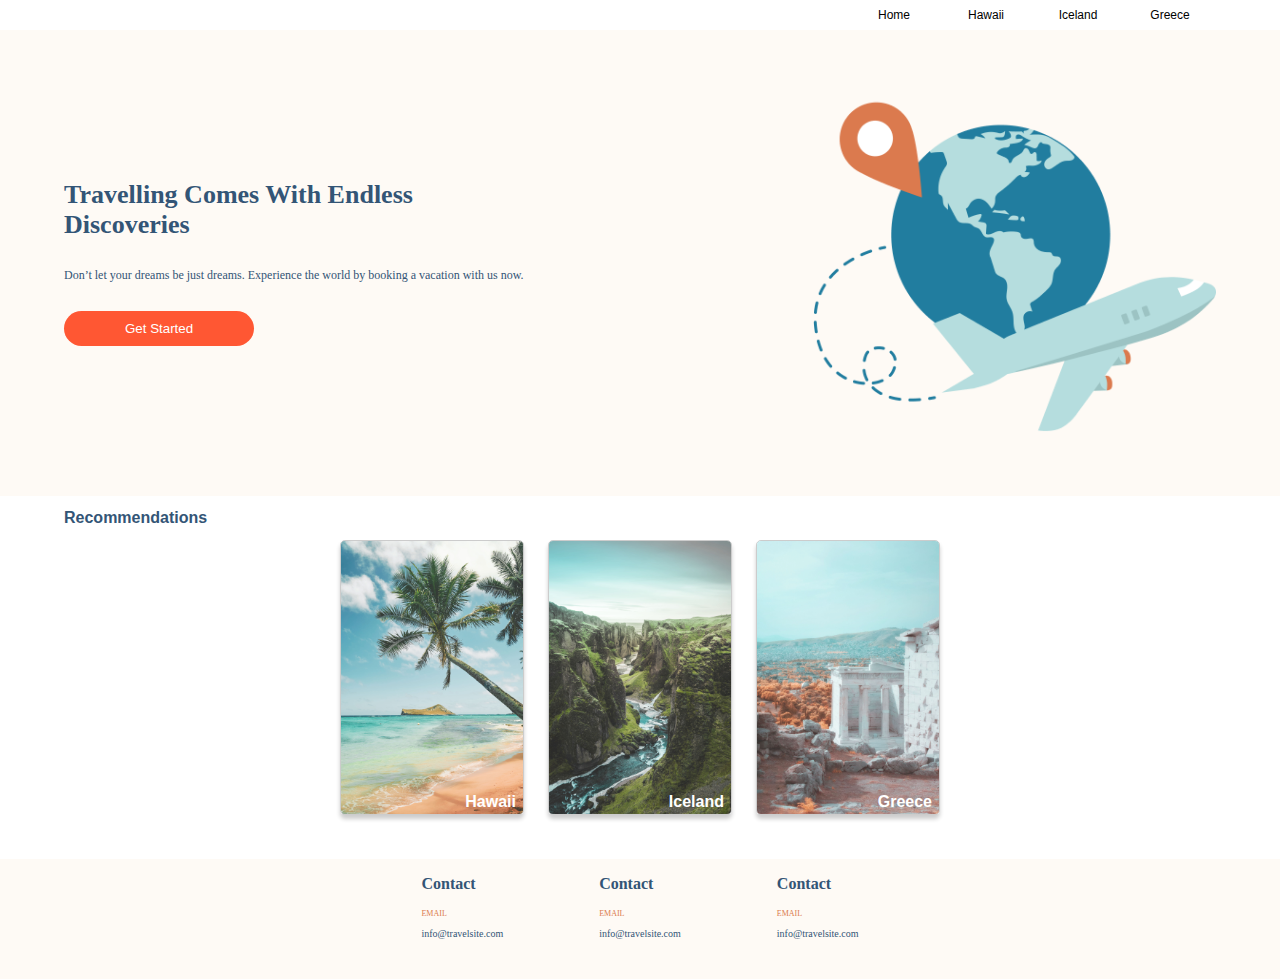
==== index.html @ b461f92b "dwightwu" ====
<!DOCTYPE html>
<html lang="en">

<head>
    <meta charset="UTF-8">
    <meta http-equiv="X-UA-Compatible" content="IE=edge">
    <meta name="viewport" content="width=device-width, initial-scale=1.0">
    <link rel="preconnect" href="https://fonts.googleapis.com">
    <link rel="preconnect" href="https://fonts.gstatic.com" crossorigin>
    <link href="https://fonts.googleapis.com/css2?family=Chivo:wght@400;700&family=Overpass:wght@400;700&display=swap"
        rel="stylesheet">
    <link rel="stylesheet" href="../CSS/main.css">
    <link rel="stylesheet" href="../CSS/global.css">
    <title>Travel Site</title>


</head>

<body>
    <div class="nav">
        <ul class="nav__pages-list">
            <li class="nav__pages-list-item">
                <a class="nav__pages-link" href="https://www.google.com">Home</a>
            </li>
            <li class="nav__pages-list-item">
                <a class="nav__pages-link" href="/">Hawaii</a>
            </li>
            <li class="nav__pages-list-item">
                <a class="nav__pages-link" href="/">Iceland</a>
            </li>
            <li class="nav__pages-list-item">
                <a class="nav__pages-link" href="/">Greece</a>
            </li>


    </div>


    <header class="header">
        <div class="header__container">
            <p class="header__copy">
                Travelling Comes With Endless Discoveries</p>
            <p class="header__copy_sub">
                Don’t let your dreams be just dreams. Experience the world by booking a vacation with us now.</p>
            <button class="main_button">Get Started</button>
        </div>
        <img src="../Assets/hero.png" />
        </div>

    </header>

    <main class="main-section">

        <h2 class="section-heading">Recommendations</h2>

        <div class="site-cards-group">
            <div class="site-card">
                <img class="card-image" src="../Assets/hawaii.jpg" />
                <div class="card-title">Hawaii</div>
            </div>

            <div class="site-card">
                <img class="card-image" src="../Assets/iceland.jpg" />
                <div class="card-title">Iceland</div>
            </div>

            <div class="site-card">
                <img class="card-image" src="../Assets/greece.jpg" />
                <div class="card-title">Greece</div>
            </div>
        </div>

    </main>

    <footer>
        <nav class="nav-footer">
            <div class="footer-column">
                <p class="footer-title">Contact</p>
                <p class="footer-content">EMAIL</p>
                <P class="footer-end">info@travelsite.com</P>
            </div>

            <div class="footer-column">
                <p class="footer-title">Contact</p>
                <p class="footer-content">EMAIL</p>
                <P class="footer-end">info@travelsite.com</P>
            </div>

            <div class="footer-column">
                <p class="footer-title">Contact</p>
                <p class="footer-content">EMAIL</p>
                <P class="footer-end">info@travelsite.com</P>
            </div>
        </nav>
    </footer>
</body>

</html>
---- CSS/main.css ----
html,
body {
  font-family: "Overpass", Arial, Helvetica, sans-serif;
  margin: 0;
  padding: 0;
}

p {
  font-family: "Overpass", Arial, Helvetica, sans-serif;
  font-size: 26px;
}


.nav__pages-list,
.nav__sections-list {
  list-style: none;
  padding-left: 0;
  margin: 0;
  display: flex;
}

.nav__pages-list-item,
.nav__sections-list-item {
  width: 92px;
  text-align: center;
}

.nav__pages-link,
.nav__sections-link {
  text-decoration: none;
  color: #000000;
  display: flex;
  justify-content: center;
  align-items: center;
  height: 100%;
}

.nav__logo-img {
  padding: 15px;
}




.pricing {
  padding: 0 5%;
  background: #E7E6E5;
  padding-top: 5%;
  padding-bottom: 5%;
}

.pricing__container {
  padding: 0 5%;
}

.pricing__title {
  font-family: "Chivo", Arial, Helvetica, sans-serif;
  font-size: 32px;
  margin: 0 0 30px;
}

.pricing__cards {
  display: flex;
  justify-content: space-between;
}

.pricing__card {
  background: #FFFFFF;
  padding: 30px;
  width: 25%;
}

.pricing__card-title {
  margin: 0;
  font-family: "Overpass", Arial, Helvetica, sans-serif;
  font-weight: normal;
  font-size: 19px;
}

.pricing__card-price {
  font-family: "Chivo", Arial, Helvetica, sans-serif;
  font-size: 62px;
  margin: 0;
}

.pricing__card-bottom {
  font-size: 19px;
}

.pricing__card-bottom p,
.pricing__card-bottom ol,
.pricing__card-bottom ul li {
  font-size: 19px;
}


.nav-footer__list {
  list-style: none;
  padding-left: 0;
  margin: 0;
  display: flex;
  justify-content: space-between;
  align-items: stretch;
  height: 100%;
}

.nav-footer__list-item {
  align-self: center;
}

.nav-footer__link {
  text-decoration: none;
  color: #000000;
}

.nav-footer__link:active,
.nav-footer__link:hover,
.nav-footer__link:focus {
  text-decoration: none;
  color: #000000;
}

.nav-footer__logo {
  padding: 15px;
}

/*# sourceMappingURL=styles.css.map */
---- CSS/global.css ----
html,
body {
  font: verdana;
  margin: 0;
  padding: 0;
}

:root {
  --light-blue: #335576;
}

p {
  font-family: verdana;
  font-size: 26px;
}

* {
  box-sizing: border-box;
  font-family: Verdana, Geneva, Tahoma, sans-serif;
}



.nav {
  font: Verdana;
  font-size: 12px;
  font-weight: normal;
  padding: 0 5%;
  display: flex;
  justify-content: flex-end;
  align-items: stretch;
  height: 100%;
  padding-top: 8px;
  padding-bottom: 8px;
}

.nav__pages-list,
.nav__sections-list {
  list-style: none;
  padding-left: 0;
  margin: 0;
  display: flex;
  justify-content: flex-end;
}

.nav__pages-list-item,
.nav__sections-list-item {
  width: 92px;
  text-align: center;
}

.nav__pages-link,
.nav__sections-link {
  text-decoration: none;
  color: #000000;
  display: flex;
  justify-content: center;
  align-items: center;
  height: 100%;

}

.nav__pages-link:active,
.nav__pages-link:hover,
.nav__pages-link:focus,
.nav__sections-link:active,
.nav__sections-link:hover,
.nav__sections-link:focus {
  text-decoration: underline;
  text-decoration-color: #DB7A4E;
  text-underline-offset: 5px;
  text-decoration-thickness: 2px;
}

.nav__logo-img {
  padding: 15px;
}

.header {
  padding: 64px;
  display: flex;
  gap: 16px;
  background-color: #fefaf5;
  justify-content: space-between;
  width: 100%
}

.header__container {
  display: flex;
  flex-direction: column;
  width: 50%;
  justify-content: center;
  gap: 1rem;
}


.header__copy {
  margin: 0;
  width: 80%;
  font-weight: bold;
  color: #335576;
}

.header__copy_sub {
  font-size: 12px;
  color: #335576
}

.header__tagline {
  margin: 0;
}

.main_button {
  padding: 10px 20px;
  background-color: #FF5733;
  color: white;
  border: none;
  border-radius: 20px;
  cursor: pointer;
  width: 33%;
}

.header img {
  width: 35%;
  object-fit: contain;
}

.main-section {
  width: 100%;
  height: auto;
  padding: 0 64px 40px;
}

.section-heading {
  color: var(--light-blue);
  font-size: 16px;

}

.site-cards-group {
  width: 100%;
  height: 90%;
  display: flex;
  justify-content: center;
  gap: 24px;
}

.site-card {
  width: 184px;
  position: relative;
  height: fit-content;
}

.card-title {
  position: absolute;
  bottom: 8px;
  right: 8px;
  color: white;
  font-weight: 600;
}

.card-image {
  width: 100%;
  border-radius: 5px;
  border: 1px solid rgba(0, 0, 0, 0.2);
  box-shadow: 0 4px 4px rgba(0, 0, 0, 0.2);
}

.nav-footer {
  width: 100%;
  display: flex;
  justify-content: center;
  gap: 96px;
  height: 120px;
  background-color: #Fefaf5;
}

.footer-title {
  color: var(--light-blue);
  font-size: 16px;
  font-weight: 600;
}

.footer-content {
  font-size: 8px;
  color: #DB7A4E
}

.footer-end {
  font-size: 10px;
  color: var(--light-blue)
}

.pricing {
  padding: 0 5%;
  background: #E7E6E5;
  padding-top: 5%;
  padding-bottom: 5%;
}

.pricing__container {
  padding: 0 5%;
}

.pricing__title {
  font-family: "Chivo", Arial, Helvetica, sans-serif;
  font-size: 32px;
  margin: 0 0 30px;
}

.pricing__cards {
  display: flex;
  justify-content: space-between;
}

.pricing__card {
  background: #FFFFFF;
  padding: 30px;
  width: 25%;
}

.pricing__card-title {
  margin: 0;
  font-family: "Overpass", Arial, Helvetica, sans-serif;
  font-weight: normal;
  font-size: 19px;
}

.pricing__card-price {
  font-family: "Chivo", Arial, Helvetica, sans-serif;
  font-size: 62px;
  margin: 0;
}

.pricing__card-bottom {
  font-size: 19px;
}

.pricing__card-bottom p,
.pricing__card-bottom ol,
.pricing__card-bottom ul li {
  font-size: 19px;
}



.nav-footer__link {
  text-decoration: none;
  color: #000000;
}

.nav-footer__link:active,
.nav-footer__link:hover,
.nav-footer__link:focus {
  text-decoration: none;
  color: #000000;
}

.nav-footer__logo {
  padding: 15px;
}

/*# sourceMappingURL=styles.css.map */
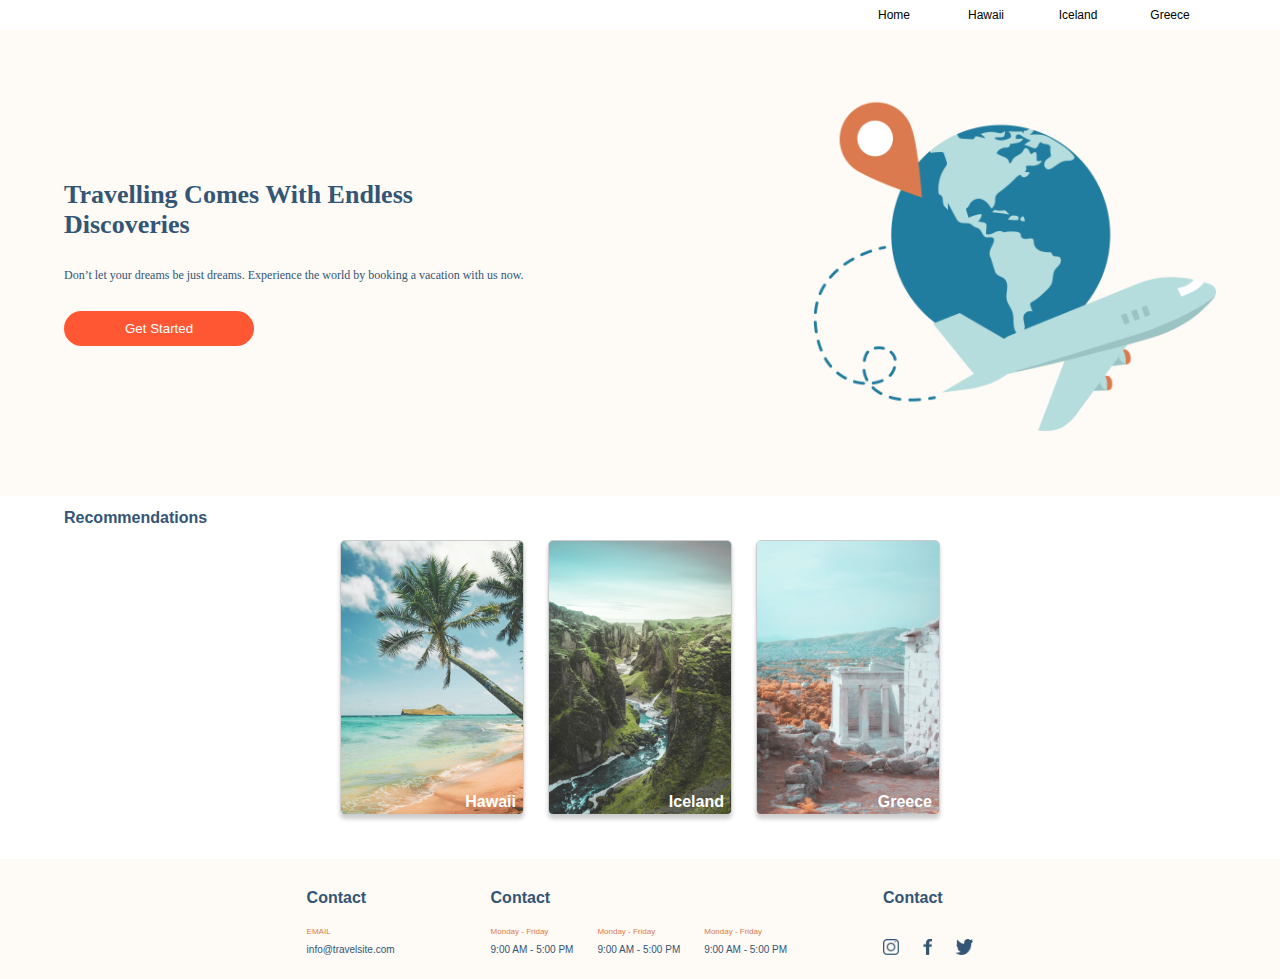
==== commit 264fca38: "finish home page" ====
--- a/index.html
+++ b/index.html
@@ -75,22 +75,47 @@
     <footer>
         <nav class="nav-footer">
             <div class="footer-column">
-                <p class="footer-title">Contact</p>
-                <p class="footer-content">EMAIL</p>
-                <P class="footer-end">info@travelsite.com</P>
+                <div class="footer-title">Contact</div>
+                <div class="footer-content-mainblock">
+                    <div class="footer-content-block">
+                        <div class="footer-content">EMAIL</div>
+                        <div class="footer-end">info@travelsite.com</div>
+                    </div>
+                </div>
             </div>
 
             <div class="footer-column">
-                <p class="footer-title">Contact</p>
-                <p class="footer-content">EMAIL</p>
-                <P class="footer-end">info@travelsite.com</P>
+                <div class="footer-title">Contact</div>
+
+
+                <div class="footer-content-mainblock">
+                    <div class="footer-content-block">
+                        <div class="footer-content">Monday - Friday </div>
+                        <div class="footer-end">9:00 AM - 5:00 PM </div>
+                    </div>
+
+                    <div class="footer-content-block">
+                        <div class="footer-content">Monday - Friday </div>
+                        <div class="footer-end">9:00 AM - 5:00 PM </div>
+                    </div>
+
+                    <div class="footer-content-block">
+                        <div class="footer-content">Monday - Friday </div>
+                        <div class="footer-end">9:00 AM - 5:00 PM </div>
+                    </div>
+                </div>
+
             </div>
 
             <div class="footer-column">
-                <p class="footer-title">Contact</p>
-                <p class="footer-content">EMAIL</p>
-                <P class="footer-end">info@travelsite.com</P>
+                <div class="footer-title">Contact</div>
+                <div class="footer-content-mainblock">
+                    <img src="Assets/icon-instagram.png" />
+                    <img src="Assets/icon-facebook.png" />
+                    <img src="Assets/icon-twitter.png" />
+                </div>
             </div>
+
         </nav>
     </footer>
 </body>
--- a/CSS/global.css
+++ b/CSS/global.css
@@ -179,6 +179,17 @@
   color: var(--light-blue);
   font-size: 16px;
   font-weight: 600;
+  height: 48px;
+  display: flex;
+  align-items: flex-end;
+}
+
+.footer-column {
+  display: flex;
+  gap: 16px;
+  flex-direction: column;
+  justify-content: space-between;
+  height: 96px;
 }
 
 .footer-content {
@@ -189,6 +200,21 @@
 .footer-end {
   font-size: 10px;
   color: var(--light-blue)
+}
+
+.footer-content-mainblock {
+  display: flex;
+  gap: 24px;
+}
+
+.footer-content-block {
+  display: flex;
+  flex-direction: column;
+  gap: 8px;
+}
+
+.footer-content-mainblock>img {
+  height: 16px;
 }
 
 .pricing {
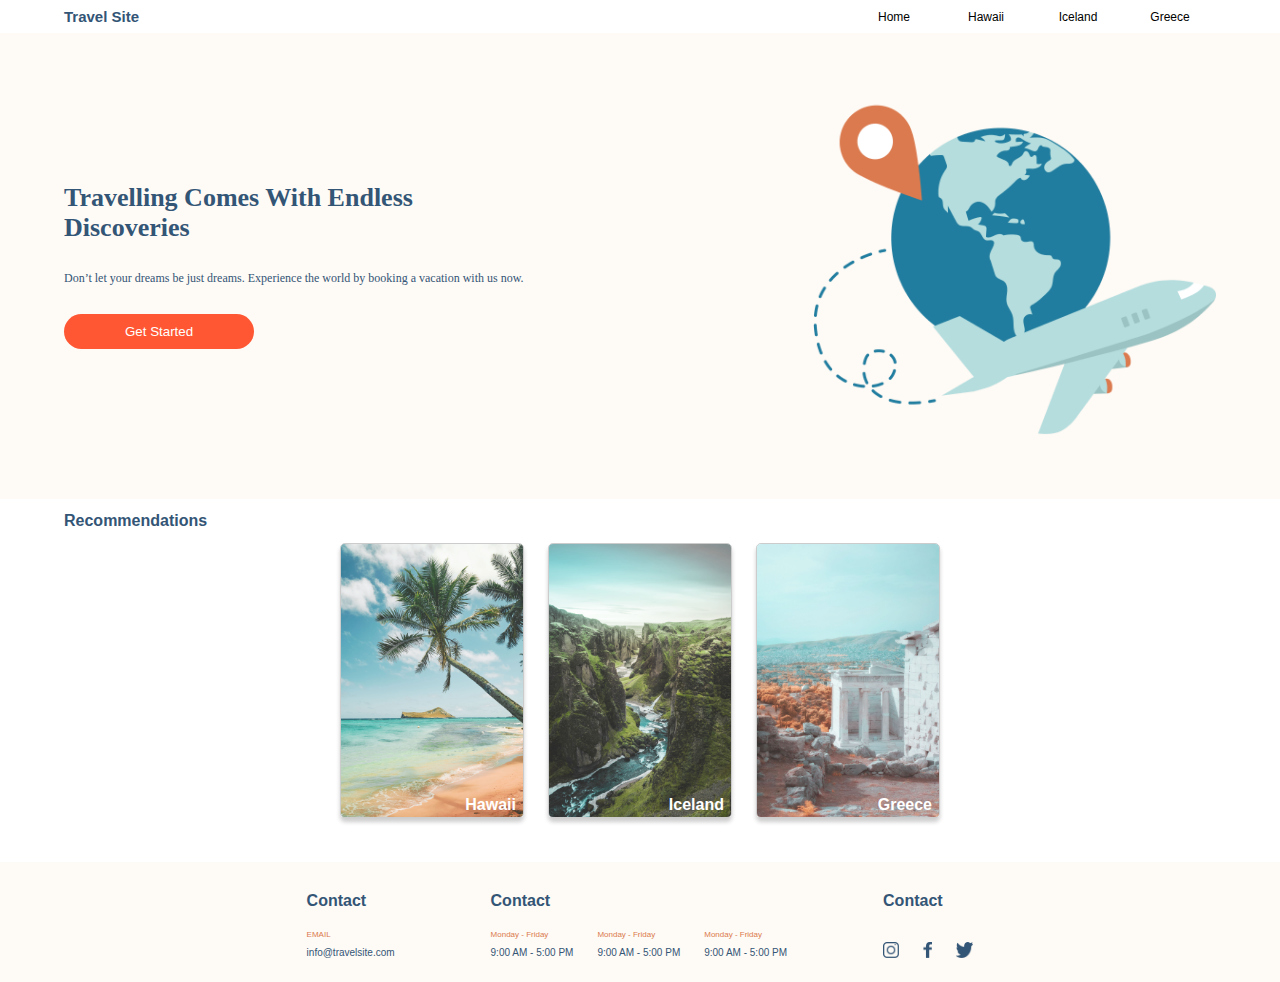
==== commit 3172d41e: "finish second page" ====
--- a/index.html
+++ b/index.html
@@ -18,12 +18,16 @@
 
 <body>
     <div class="nav">
+        <a class="logo" href=".">
+            Travel Site
+        </a>
+
         <ul class="nav__pages-list">
             <li class="nav__pages-list-item">
                 <a class="nav__pages-link" href="https://www.google.com">Home</a>
             </li>
             <li class="nav__pages-list-item">
-                <a class="nav__pages-link" href="/">Hawaii</a>
+                <a class="nav__pages-link" href="Pages/Hawaii.html">Hawaii</a>
             </li>
             <li class="nav__pages-list-item">
                 <a class="nav__pages-link" href="/">Iceland</a>
@@ -55,7 +59,7 @@
 
         <div class="site-cards-group">
             <div class="site-card">
-                <img class="card-image" src="../Assets/hawaii.jpg" />
+                <a href="Pages/Hawaii.html"> <img class="card-image" src="../Assets/hawaii.jpg" /></a>
                 <div class="card-title">Hawaii</div>
             </div>
 
--- a/CSS/main.css
+++ b/CSS/main.css
@@ -37,91 +37,4 @@
 
 .nav__logo-img {
   padding: 15px;
-}
-
-
-
-
-.pricing {
-  padding: 0 5%;
-  background: #E7E6E5;
-  padding-top: 5%;
-  padding-bottom: 5%;
-}
-
-.pricing__container {
-  padding: 0 5%;
-}
-
-.pricing__title {
-  font-family: "Chivo", Arial, Helvetica, sans-serif;
-  font-size: 32px;
-  margin: 0 0 30px;
-}
-
-.pricing__cards {
-  display: flex;
-  justify-content: space-between;
-}
-
-.pricing__card {
-  background: #FFFFFF;
-  padding: 30px;
-  width: 25%;
-}
-
-.pricing__card-title {
-  margin: 0;
-  font-family: "Overpass", Arial, Helvetica, sans-serif;
-  font-weight: normal;
-  font-size: 19px;
-}
-
-.pricing__card-price {
-  font-family: "Chivo", Arial, Helvetica, sans-serif;
-  font-size: 62px;
-  margin: 0;
-}
-
-.pricing__card-bottom {
-  font-size: 19px;
-}
-
-.pricing__card-bottom p,
-.pricing__card-bottom ol,
-.pricing__card-bottom ul li {
-  font-size: 19px;
-}
-
-
-.nav-footer__list {
-  list-style: none;
-  padding-left: 0;
-  margin: 0;
-  display: flex;
-  justify-content: space-between;
-  align-items: stretch;
-  height: 100%;
-}
-
-.nav-footer__list-item {
-  align-self: center;
-}
-
-.nav-footer__link {
-  text-decoration: none;
-  color: #000000;
-}
-
-.nav-footer__link:active,
-.nav-footer__link:hover,
-.nav-footer__link:focus {
-  text-decoration: none;
-  color: #000000;
-}
-
-.nav-footer__logo {
-  padding: 15px;
-}
-
-/*# sourceMappingURL=styles.css.map */+}--- a/CSS/global.css
+++ b/CSS/global.css
@@ -27,7 +27,7 @@
   font-weight: normal;
   padding: 0 5%;
   display: flex;
-  justify-content: flex-end;
+  justify-content: space-between;
   align-items: stretch;
   height: 100%;
   padding-top: 8px;
@@ -72,8 +72,12 @@
   text-decoration-thickness: 2px;
 }
 
-.nav__logo-img {
-  padding: 15px;
+.logo {
+  color: var(--light-blue);
+  font-size: 15px;
+  font-weight: 600;
+  text-decoration: none;
+
 }
 
 .header {
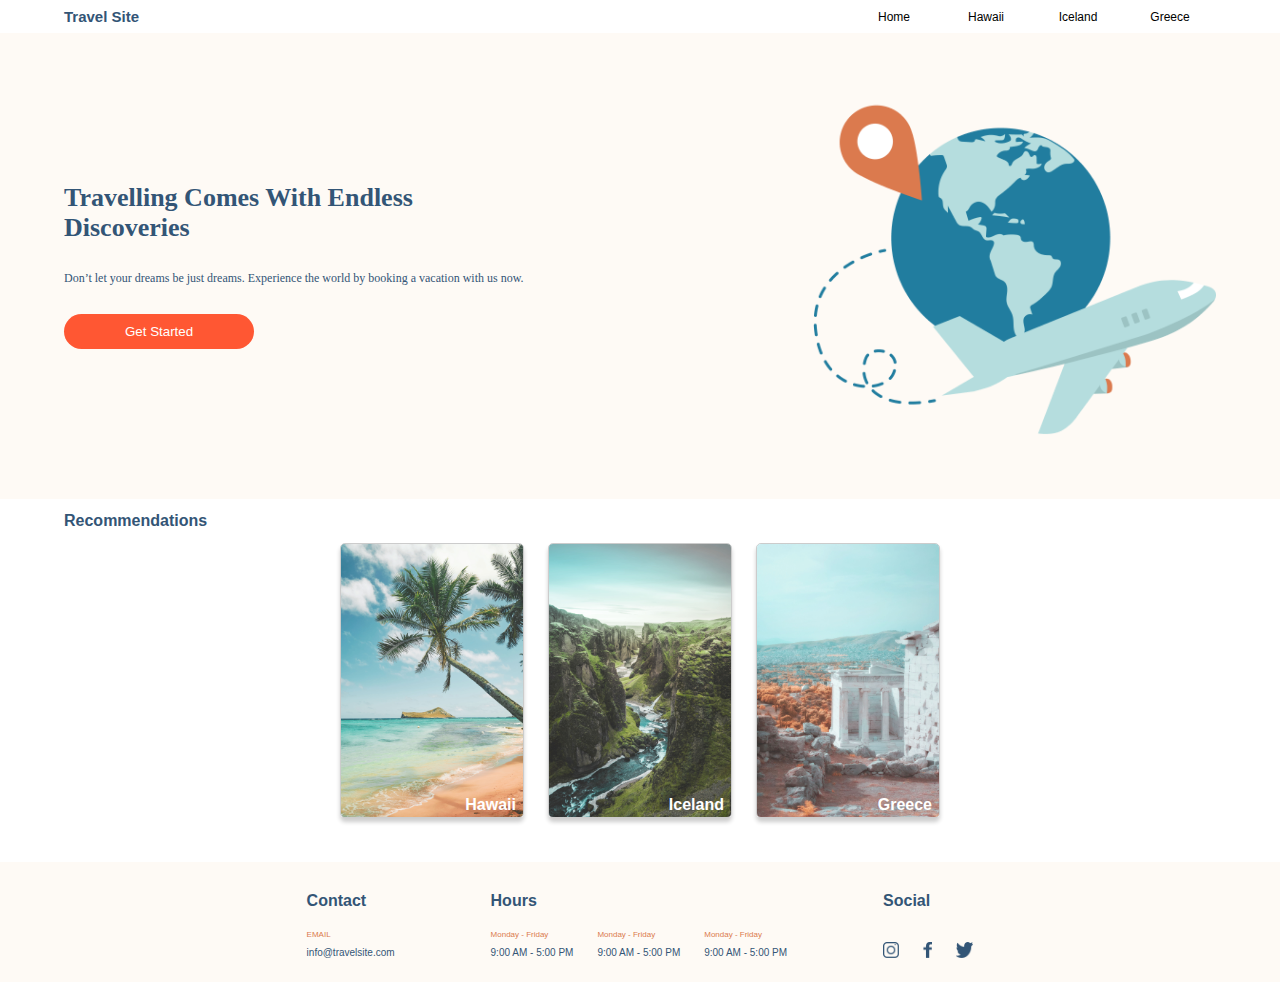
==== commit 1196a8db: "finish" ====
--- a/index.html
+++ b/index.html
@@ -24,16 +24,16 @@
 
         <ul class="nav__pages-list">
             <li class="nav__pages-list-item">
-                <a class="nav__pages-link" href="https://www.google.com">Home</a>
+                <a class="nav__pages-link" href=".">Home</a>
             </li>
             <li class="nav__pages-list-item">
                 <a class="nav__pages-link" href="Pages/Hawaii.html">Hawaii</a>
             </li>
             <li class="nav__pages-list-item">
-                <a class="nav__pages-link" href="/">Iceland</a>
+                <a class="nav__pages-link" href="Pages/Iceland.html">Iceland</a>
             </li>
             <li class="nav__pages-list-item">
-                <a class="nav__pages-link" href="/">Greece</a>
+                <a class="nav__pages-link" href="Pages/Greece.html">Greece</a>
             </li>
 
 
@@ -64,12 +64,12 @@
             </div>
 
             <div class="site-card">
-                <img class="card-image" src="../Assets/iceland.jpg" />
+                <a href="Pages/Iceland.html"> <img class="card-image" src="../Assets/iceland.jpg" /></a>
                 <div class="card-title">Iceland</div>
             </div>
 
             <div class="site-card">
-                <img class="card-image" src="../Assets/greece.jpg" />
+                <a href="Pages/Greece.html"> <img class="card-image" src="../Assets/greece.jpg" /></a>
                 <div class="card-title">Greece</div>
             </div>
         </div>
@@ -89,7 +89,7 @@
             </div>
 
             <div class="footer-column">
-                <div class="footer-title">Contact</div>
+                <div class="footer-title">Hours</div>
 
 
                 <div class="footer-content-mainblock">
@@ -112,7 +112,7 @@
             </div>
 
             <div class="footer-column">
-                <div class="footer-title">Contact</div>
+                <div class="footer-title">Social</div>
                 <div class="footer-content-mainblock">
                     <img src="Assets/icon-instagram.png" />
                     <img src="Assets/icon-facebook.png" />
